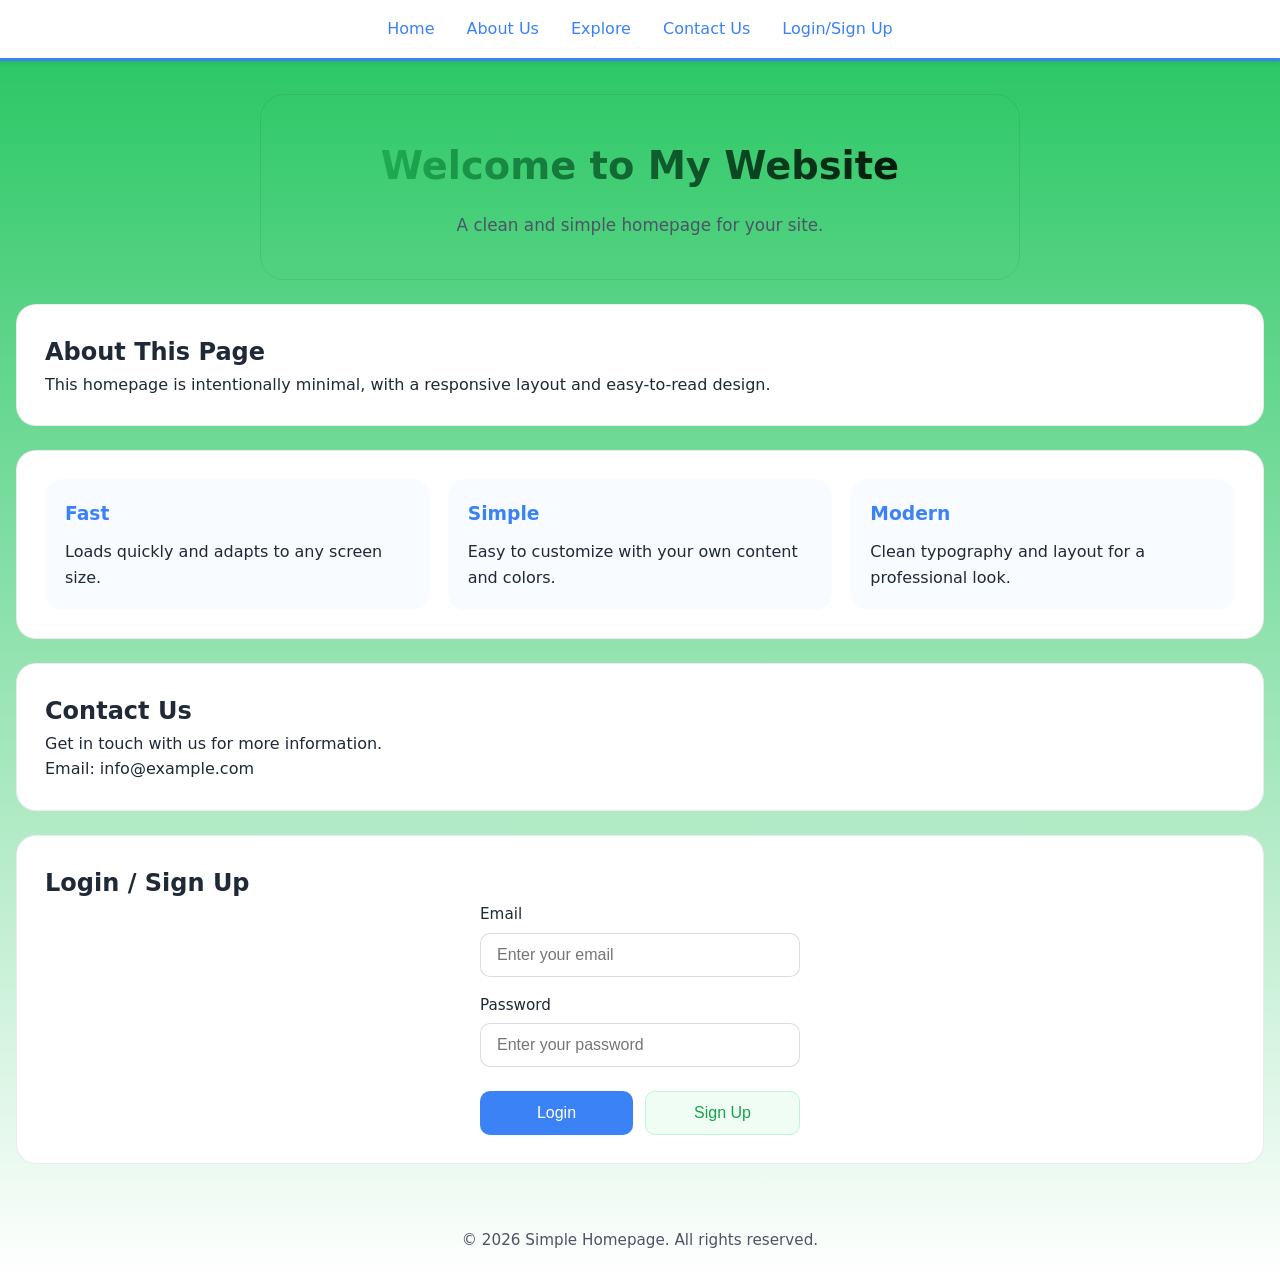
==== index.html @ e36b2322 "Update index.html" ====
<!DOCTYPE html>
<html lang="en">
<head>
  <meta charset="UTF-8" />
  <meta name="viewport" content="width=device-width, initial-scale=1.0" />
  <title>Simple Homepage</title>
 <link rel="stylesheet" href="./style.css" />
</head>
<body id="home">
  <nav class="top-nav">
    <ul>
      <li><a href="#home">Home</a></li>
      <li><a href="#about">About Us</a></li>
      <li><a href="#explore">Explore</a></li>
      <li><a href="#contact">Contact Us</a></li>
      <li><a href="#login">Login/Sign Up</a></li>
    </ul>
  </nav>
  <header class="site-header">
    <h1>Welcome to My Website</h1>
    <p>A clean and simple homepage for your site.</p>
  </header>
  <main>
    <section class="intro" id="about">
      <h2>About This Page</h2>
      <p>This homepage is intentionally minimal, with a responsive layout and easy-to-read design.</p>
    </section>
    <section class="features" id="explore">
      <div>
        <h3>Fast</h3>
        <p>Loads quickly and adapts to any screen size.</p>
      </div>
      <div>
        <h3>Simple</h3>
        <p>Easy to customize with your own content and colors.</p>
      </div>
      <div>
        <h3>Modern</h3>
        <p>Clean typography and layout for a professional look.</p>
      </div>
    </section>
    <section class="contact" id="contact">
      <h2>Contact Us</h2>
      <p>Get in touch with us for more information.</p>
      <p>Email: info@example.com</p>
    </section>
    <section class="login-signup" id="login">
      <h2>Login / Sign Up</h2>
      <form class="auth-form">
        <div class="form-group">
          <label for="email">Email</label>
          <input type="email" id="email" name="email" placeholder="Enter your email" required />
        </div>
        <div class="form-group">
          <label for="password">Password</label>
          <input type="password" id="password" name="password" placeholder="Enter your password" required />
        </div>
        <div class="form-actions">
          <button type="submit" class="btn-login">Login</button>
          <button type="button" class="btn-signup">Sign Up</button>
        </div>
      </form>
    </section>
  </main>
  <footer class="site-footer">
    <p>© 2026 Simple Homepage. All rights reserved.</p>
  </footer>
</body>
</html>
---- style.css ----
:root {
  --bg: #f5f8ff;
  --card: #ffffff;
  --text: #1f2937;
  --muted: #4b5563;
  --accent: #3b82f6;
}

* {
  box-sizing: border-box;
  margin: 0;
  padding: 0;
}

body {
  font-family: Inter, system-ui, -apple-system, BlinkMacSystemFont, "Segoe UI", sans-serif;
  background: linear-gradient(to bottom, #22c55e, #ffffff);
  color: var(--text);
  line-height: 1.6;
  min-height: 100vh;
  padding-top: 70px;
}

.page {
  max-width: 960px;
  margin: 0 auto;
  padding: 32px;
}

.site-header {
  background: transparent;
  border: 1px solid rgba(15, 23, 42, 0.08);
  border-radius: 24px;
  padding: 40px 32px;
  margin: 24px auto;
  text-align: center;
  max-width: 760px;
}

.site-header h1 {
  font-size: clamp(2.25rem, 3vw, 3rem);
  margin-bottom: 16px;
  background: linear-gradient(to right, #22c55e, #000000);
  -webkit-background-clip: text;
  -webkit-text-fill-color: transparent;
  background-clip: text;
}

.site-header p {
  color: var(--muted);
  font-size: 1.05rem;
}

.top-nav {
  position: fixed;
  top: 0;
  left: 0;
  right: 0;
  background: white;
  border-bottom: 3px solid var(--accent);
  z-index: 1000;
  padding: 16px 0;
  box-shadow: 0 2px 4px rgba(0, 0, 0, 0.1);
}

.top-nav ul {
  list-style: none;
  display: flex;
  justify-content: center;
  gap: 32px;
  max-width: 1200px;
  margin: 0 auto;
  padding: 0 16px;
}

.top-nav a {
  color: var(--accent);
  text-decoration: none;
  font-weight: 500;
  transition: color 0.2s;
}

.top-nav a:hover {
  color: var(--text);
}

main {
  display: grid;
  gap: 24px;
  padding: 0 16px 40px;
}

.intro,
.features,
.contact {
  background: var(--card);
  border: 1px solid rgba(15, 23, 42, 0.08);
  border-radius: 20px;
  padding: 28px;
}

.login-signup {
  background: var(--card);
  border: 1px solid rgba(15, 23, 42, 0.08);
  border-radius: 20px;
  padding: 28px;
}

.auth-form {
  display: flex;
  flex-direction: column;
  gap: 16px;
  max-width: 320px;
  margin: 0 auto;
}

.form-group {
  display: flex;
  flex-direction: column;
  gap: 6px;
}

.form-group label {
  font-weight: 500;
  font-size: 0.95rem;
}

.form-group input {
  padding: 12px 16px;
  border: 1px solid rgba(15, 23, 42, 0.15);
  border-radius: 10px;
  font-size: 1rem;
  outline: none;
  transition: border-color 0.2s;
}

.form-group input:focus {
  border-color: var(--accent);
}

.form-actions {
  display: flex;
  gap: 12px;
  margin-top: 8px;
}

.btn-login,
.btn-signup {
  flex: 1;
  padding: 12px 20px;
  border: none;
  border-radius: 10px;
  font-size: 1rem;
  font-weight: 500;
  cursor: pointer;
  transition: all 0.2s;
}

.btn-login {
  background: var(--accent);
  color: white;
}

.btn-login:hover {
  background: #2563eb;
}

.btn-signup {
  background: #f0fdf4;
  color: #16a34a;
  border: 1px solid #bbf7d0;
}

.btn-signup:hover {
  background: #dcfce7;
}

.features {
  display: grid;
  gap: 18px;
  grid-template-columns: repeat(auto-fit, minmax(180px, 1fr));
}

.features div {
  padding: 20px;
  border-radius: 18px;
  background: #f8fbff;
}

.features h3 {
  margin-bottom: 10px;
  color: var(--accent);
}

.site-footer {
  text-align: center;
  color: var(--muted);
  font-size: 0.95rem;
  padding: 24px 16px;
}

@media (max-width: 640px) {
  .site-header,
  .intro,
  .features {
    padding: 24px;
  }
}
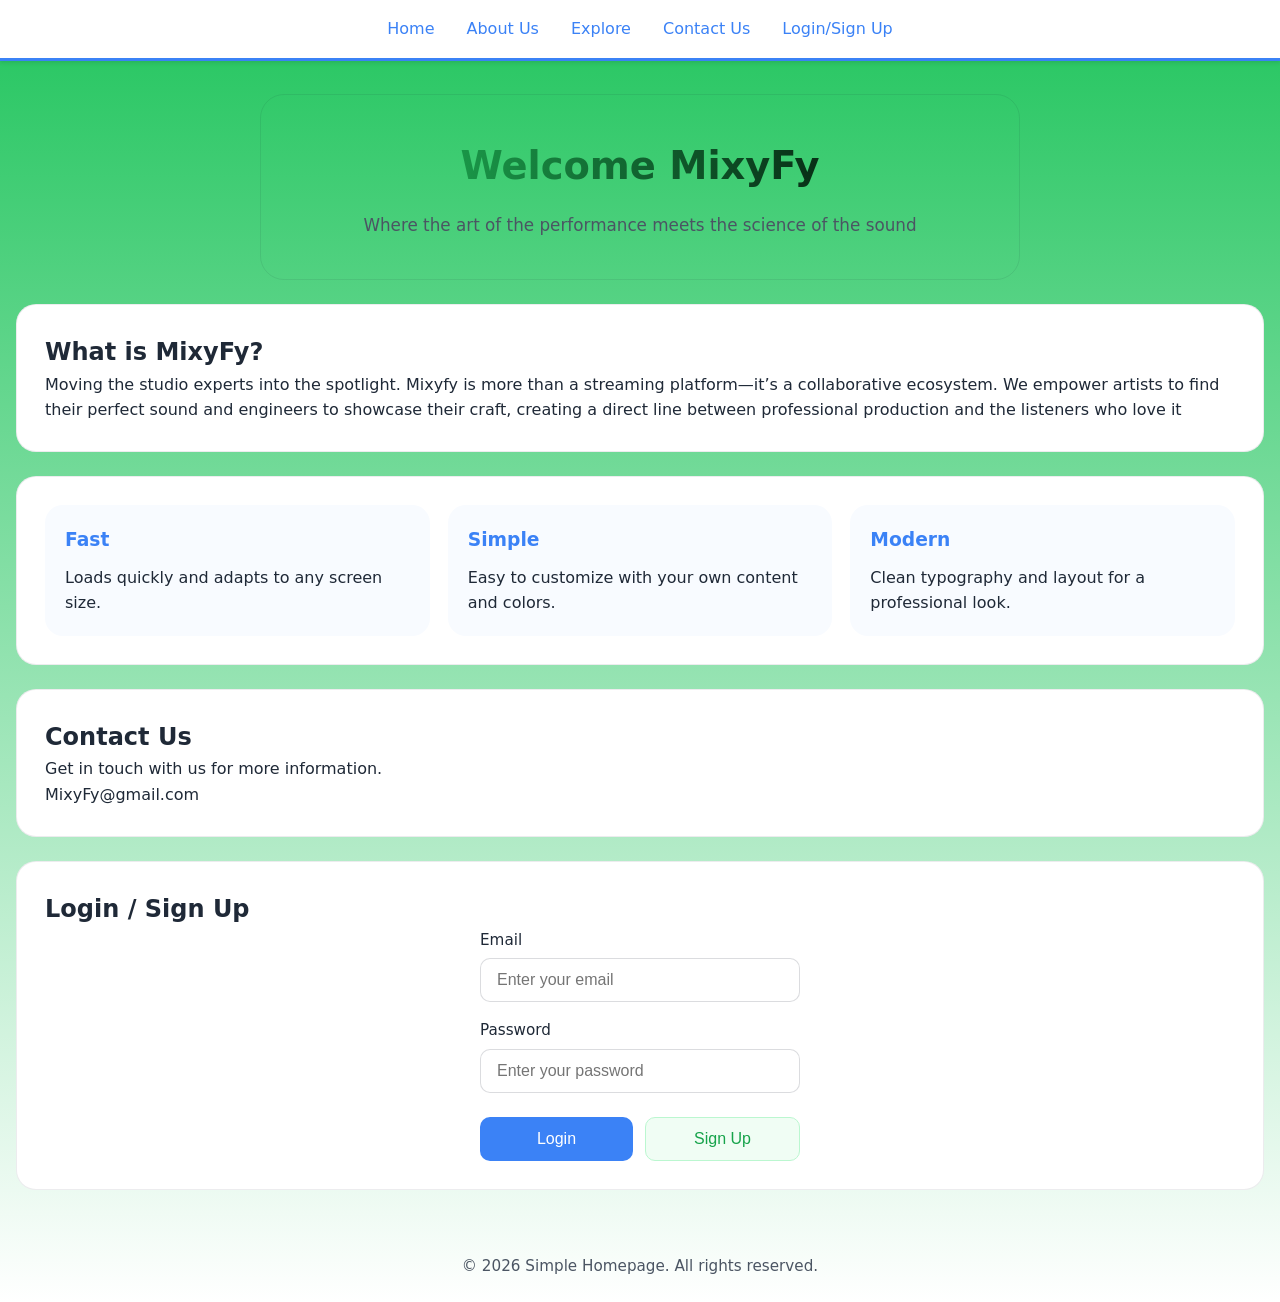
==== commit cc04a2a2: "Update index.html" ====
--- a/index.html
+++ b/index.html
@@ -3,7 +3,7 @@
 <head>
   <meta charset="UTF-8" />
   <meta name="viewport" content="width=device-width, initial-scale=1.0" />
-  <title>Simple Homepage</title>
+  <title>MixyFy</title>
  <link rel="stylesheet" href="./style.css" />
 </head>
 <body id="home">
@@ -17,13 +17,16 @@
     </ul>
   </nav>
   <header class="site-header">
-    <h1>Welcome to My Website</h1>
-    <p>A clean and simple homepage for your site.</p>
+    <h1>Welcome MixyFy</h1>
+    <p>Where the art of the performance meets the science of the sound</p>
   </header>
   <main>
     <section class="intro" id="about">
-      <h2>About This Page</h2>
-      <p>This homepage is intentionally minimal, with a responsive layout and easy-to-read design.</p>
+      <h2>What is MixyFy?</h2>
+      <p>Moving the studio experts into the spotlight. Mixyfy is more than a streaming platform—it’s
+        a collaborative ecosystem. We empower artists to find their perfect sound and engineers to 
+        showcase their craft, creating a direct line between professional production and the listeners who love it
+      </p>
     </section>
     <section class="features" id="explore">
       <div>
@@ -42,7 +45,7 @@
     <section class="contact" id="contact">
       <h2>Contact Us</h2>
       <p>Get in touch with us for more information.</p>
-      <p>Email: info@example.com</p>
+      <p>MixyFy@gmail.com</p>
     </section>
     <section class="login-signup" id="login">
       <h2>Login / Sign Up</h2>
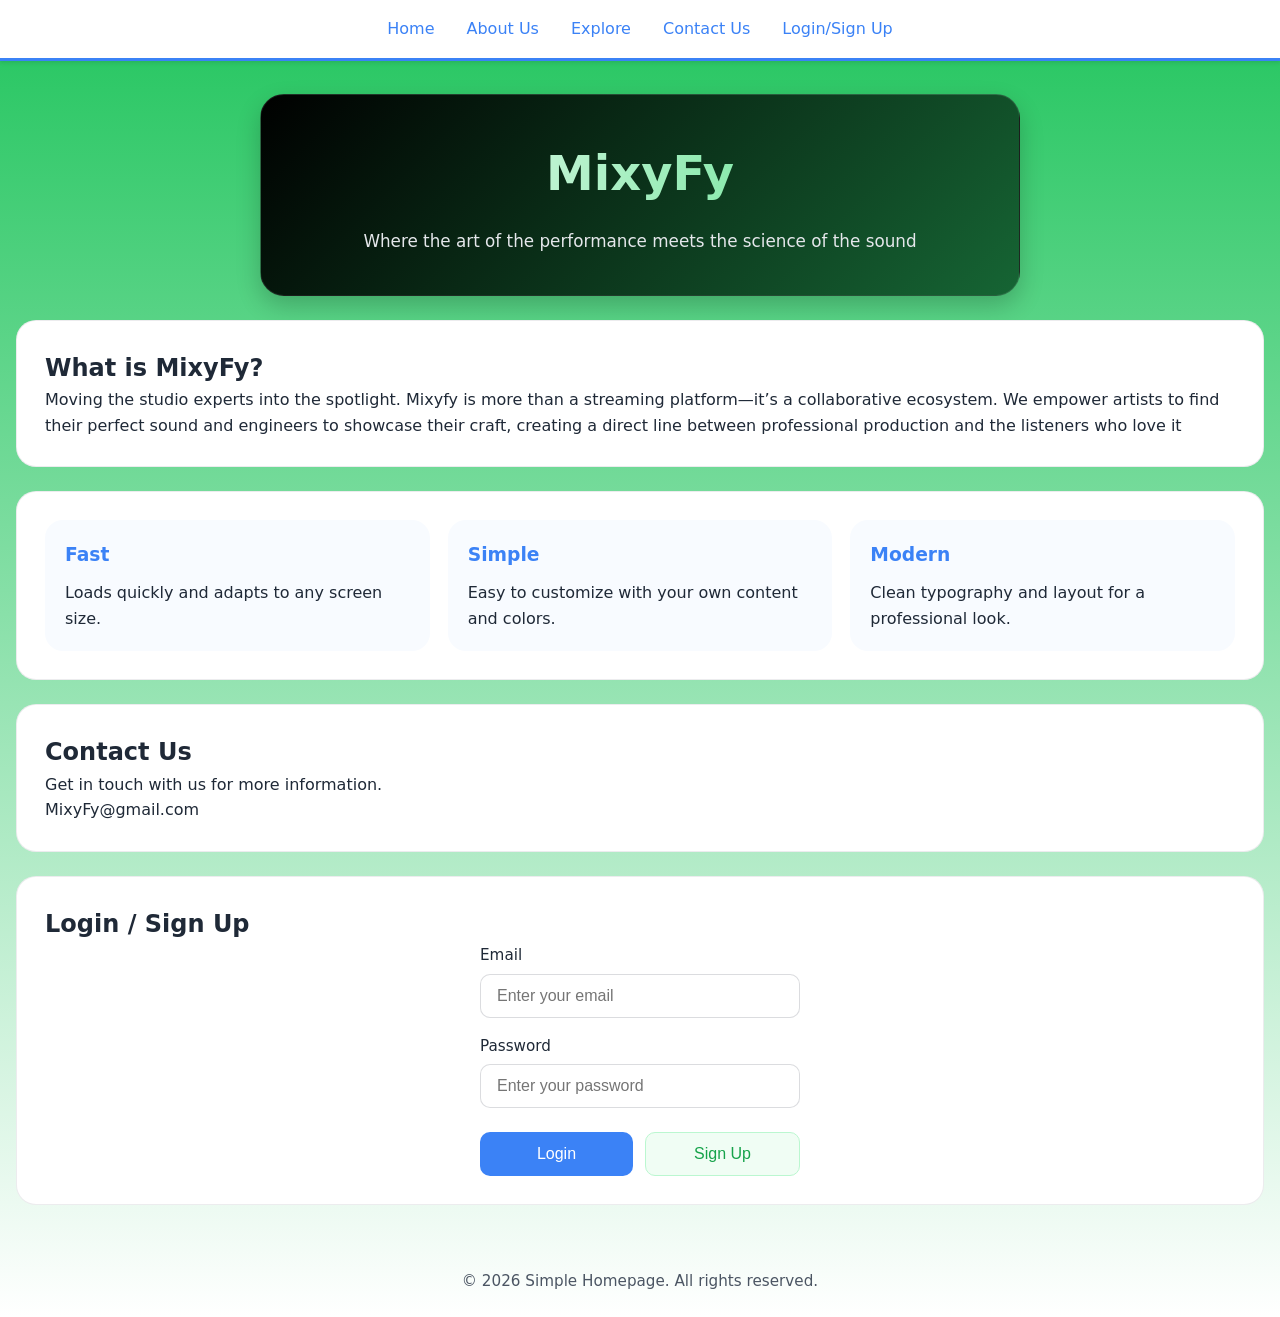
==== commit cca9343d: "Update index.html" ====
--- a/index.html
+++ b/index.html
@@ -17,7 +17,7 @@
     </ul>
   </nav>
   <header class="site-header">
-    <h1>Welcome MixyFy</h1>
+    <h1>MixyFy</h1>
     <p>Where the art of the performance meets the science of the sound</p>
   </header>
   <main>
--- a/style.css
+++ b/style.css
@@ -28,26 +28,27 @@
 }
 
 .site-header {
-  background: transparent;
-  border: 1px solid rgba(15, 23, 42, 0.08);
+  background: linear-gradient(135deg, #000000 0%, #166534 100%);
+  border: 1px solid rgba(255, 255, 255, 0.1);
   border-radius: 24px;
   padding: 40px 32px;
   margin: 24px auto;
   text-align: center;
   max-width: 760px;
+  box-shadow: 0 10px 25px rgba(0, 0, 0, 0.2);
 }
 
 .site-header h1 {
-  font-size: clamp(2.25rem, 3vw, 3rem);
+  font-size: 48px;
   margin-bottom: 16px;
-  background: linear-gradient(to right, #22c55e, #000000);
+  background: linear-gradient(to right, #ffffff, #4ade80);
   -webkit-background-clip: text;
   -webkit-text-fill-color: transparent;
   background-clip: text;
 }
 
 .site-header p {
-  color: var(--muted);
+  color: #e5e7eb; 
   font-size: 1.05rem;
 }
 
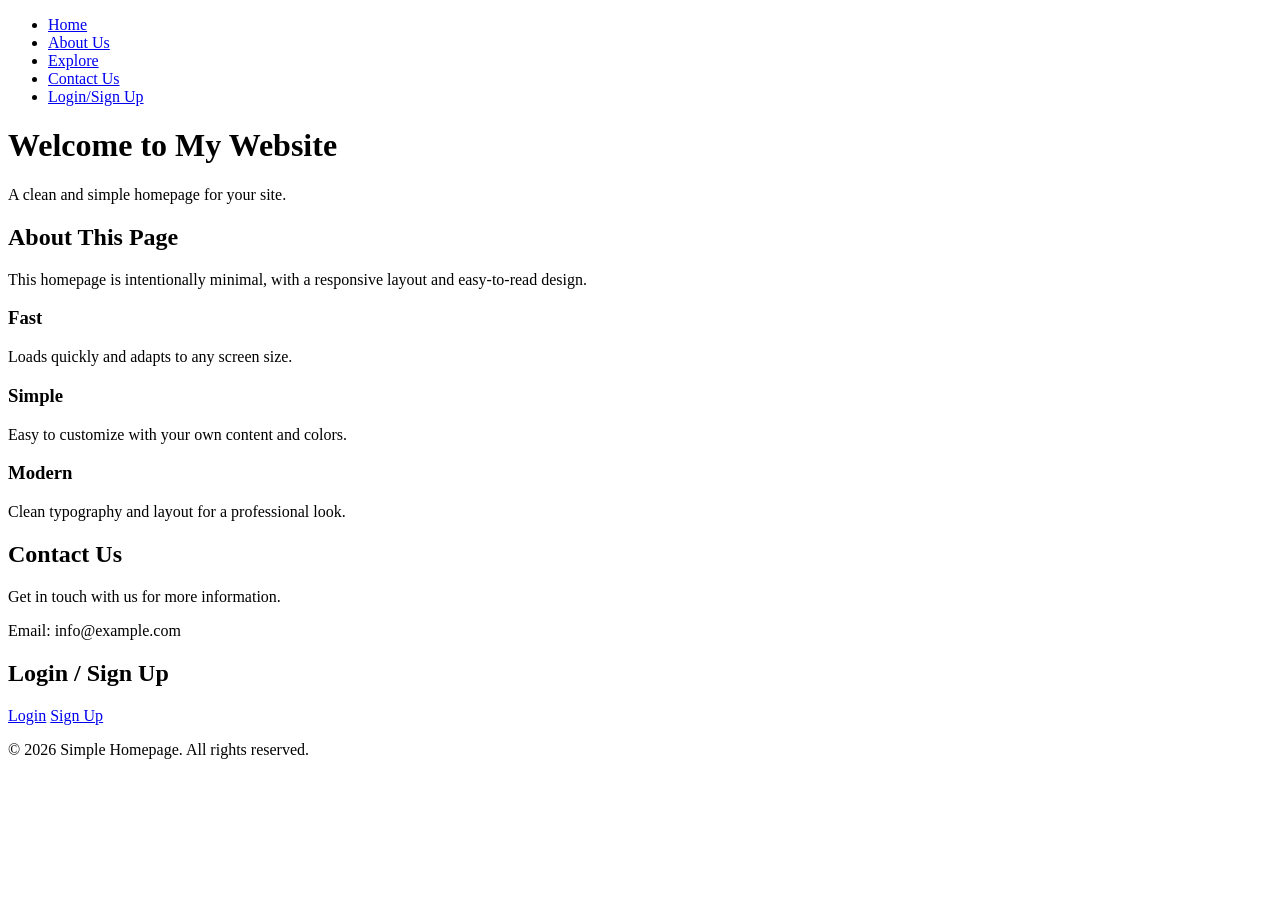
==== commit 50fc363e: "Update index.html" ====
--- a/index.html
+++ b/index.html
@@ -1,72 +1,70 @@
-<!DOCTYPE html>
-<html lang="en">
-<head>
-  <meta charset="UTF-8" />
-  <meta name="viewport" content="width=device-width, initial-scale=1.0" />
-  <title>MixyFy</title>
- <link rel="stylesheet" href="./style.css" />
-</head>
-<body id="home">
-  <nav class="top-nav">
-    <ul>
-      <li><a href="#home">Home</a></li>
-      <li><a href="#about">About Us</a></li>
-      <li><a href="#explore">Explore</a></li>
-      <li><a href="#contact">Contact Us</a></li>
-      <li><a href="#login">Login/Sign Up</a></li>
-    </ul>
-  </nav>
-  <header class="site-header">
-    <h1>MixyFy</h1>
-    <p>Where the art of the performance meets the science of the sound</p>
-  </header>
-  <main>
-    <section class="intro" id="about">
-      <h2>What is MixyFy?</h2>
-      <p>Moving the studio experts into the spotlight. Mixyfy is more than a streaming platform—it’s
-        a collaborative ecosystem. We empower artists to find their perfect sound and engineers to 
-        showcase their craft, creating a direct line between professional production and the listeners who love it
-      </p>
-    </section>
-    <section class="features" id="explore">
-      <div>
-        <h3>Fast</h3>
-        <p>Loads quickly and adapts to any screen size.</p>
-      </div>
-      <div>
-        <h3>Simple</h3>
-        <p>Easy to customize with your own content and colors.</p>
-      </div>
-      <div>
-        <h3>Modern</h3>
-        <p>Clean typography and layout for a professional look.</p>
-      </div>
-    </section>
-    <section class="contact" id="contact">
-      <h2>Contact Us</h2>
-      <p>Get in touch with us for more information.</p>
-      <p>MixyFy@gmail.com</p>
-    </section>
-    <section class="login-signup" id="login">
-      <h2>Login / Sign Up</h2>
-      <form class="auth-form">
-        <div class="form-group">
-          <label for="email">Email</label>
-          <input type="email" id="email" name="email" placeholder="Enter your email" required />
+  <!DOCTYPE html>
+  <html lang="en">
+  <head>
+    <meta charset="UTF-8" />
+    <meta name="viewport" content="width=device-width, initial-scale=1.0" />
+    <title>Simple Homepage</title>
+    <link rel="stylesheet" href="./styles.css" />
+  </head>
+  <body id="home">
+    <nav class="top-nav">
+      <ul>
+        <li><a href="#home">Home</a></li>
+        <li><a href="#about">About Us</a></li>
+        <li><a href="#explore">Explore</a></li>
+        <li><a href="#contact">Contact Us</a></li>
+        <li><a href="#login">Login/Sign Up</a></li>
+      </ul>
+    </nav>
+    <header class="site-header">
+      <h1>Welcome to My Website</h1>
+      <p>A clean and simple homepage for your site.</p>
+    </header>
+    <main>
+      <section class="intro" id="about">
+        <h2>About This Page</h2>
+        <p>This homepage is intentionally minimal, with a responsive layout and easy-to-read design.</p>
+      </section>
+      <section class="features" id="explore">
+        <div>
+          <h3>Fast</h3>
+          <p>Loads quickly and adapts to any screen size.</p>
         </div>
-        <div class="form-group">
-          <label for="password">Password</label>
-          <input type="password" id="password" name="password" placeholder="Enter your password" required />
+        <div>
+          <h3>Simple</h3>
+          <p>Easy to customize with your own content and colors.</p>
         </div>
-        <div class="form-actions">
-          <button type="submit" class="btn-login">Login</button>
-          <button type="button" class="btn-signup">Sign Up</button>
+        <div>
+          <h3>Modern</h3>
+          <p>Clean typography and layout for a professional look.</p>
         </div>
-      </form>
-    </section>
-  </main>
-  <footer class="site-footer">
-    <p>© 2026 Simple Homepage. All rights reserved.</p>
-  </footer>
-</body>
-</html>
+      </section>
+      <section class="contact" id="contact">
+        <h2>Contact Us</h2>
+        <p>Get in touch with us for more information.</p>
+        <p>Email: info@example.com</p>
+      </section>
+      <section class="login-signup" id="login">
+        <h2>Login / Sign Up</h2>
+        <div class="auth-form">
+          <a href="landing.html" class="btn-login">Login</a>
+          <a href="landing.html" class="btn-signup">Sign Up</a>
+        </div>
+      </section>
+    </main>
+    <footer class="site-footer">
+      <p>© 2026 Simple Homepage. All rights reserved.</p>
+    </footer>
+    <script>
+      document.querySelector('.auth-form').addEventListener('submit', function(e) {
+        e.preventDefault();
+        // Simple redirect for demo purposes
+        window.location.href = 'landing.html';
+      });
+      document.querySelector('.btn-signup').addEventListener('click', function() {
+        // Simple redirect for demo purposes
+        window.location.href = 'landing.html';
+      });
+    </script>
+  </body>
+  </html>
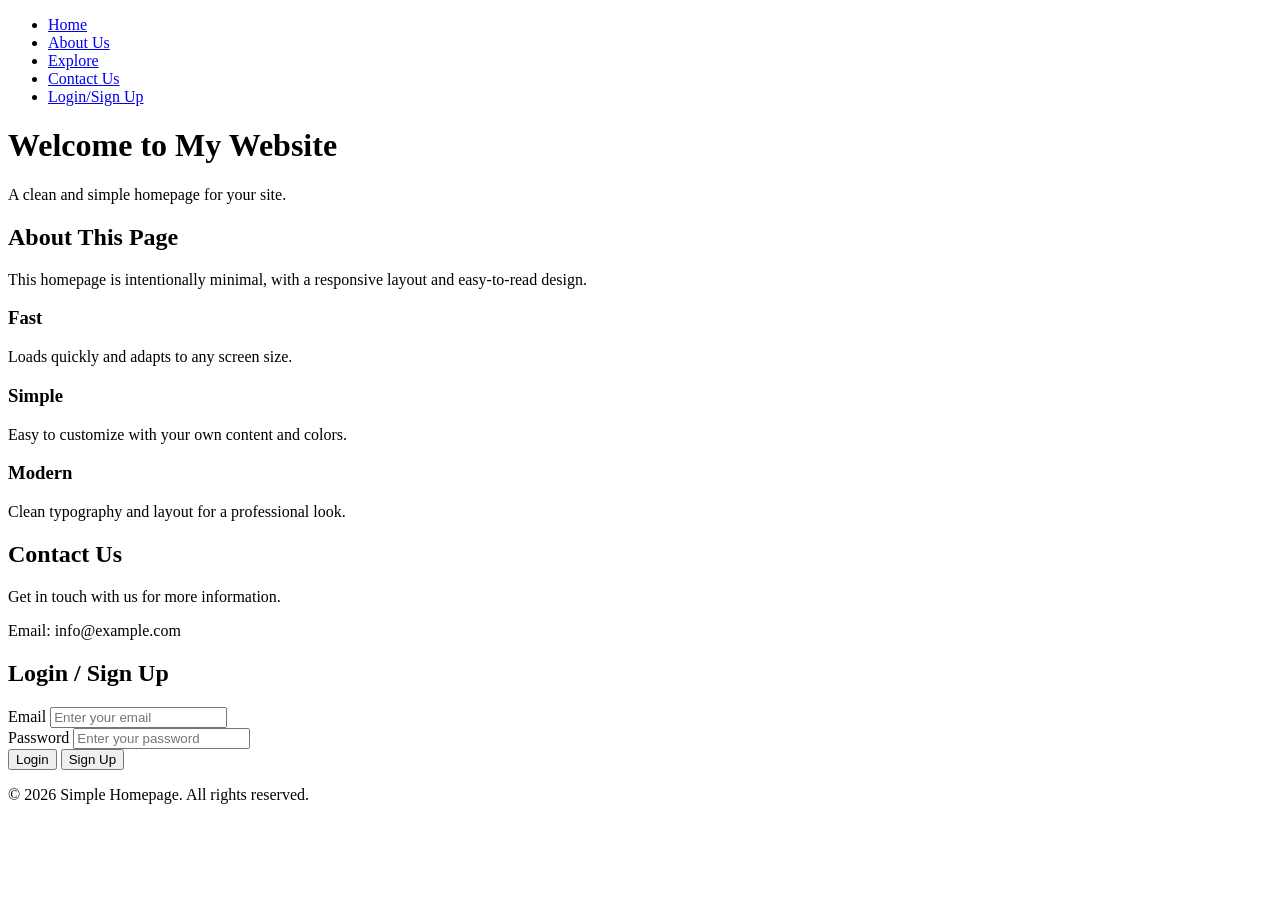
==== commit 6b86f96c: "Update index.html" ====
--- a/index.html
+++ b/index.html
@@ -3,7 +3,7 @@
   <head>
     <meta charset="UTF-8" />
     <meta name="viewport" content="width=device-width, initial-scale=1.0" />
-    <title>Simple Homepage</title>
+    <title>MixyFy</title>
     <link rel="stylesheet" href="./styles.css" />
   </head>
   <body id="home">
@@ -46,10 +46,20 @@
       </section>
       <section class="login-signup" id="login">
         <h2>Login / Sign Up</h2>
-        <div class="auth-form">
-          <a href="landing.html" class="btn-login">Login</a>
-          <a href="landing.html" class="btn-signup">Sign Up</a>
-        </div>
+        <form class="auth-form">
+          <div class="form-group">
+            <label for="email">Email</label>
+            <input type="email" id="email" name="email" placeholder="Enter your email" required />
+          </div>
+          <div class="form-group">
+            <label for="password">Password</label>
+            <input type="password" id="password" name="password" placeholder="Enter your password" required />
+          </div>
+          <div class="form-actions">
+            <button type="submit" class="btn-login">Login</button>
+            <button type="button" class="btn-signup">Sign Up</button>
+          </div>
+        </form>
       </section>
     </main>
     <footer class="site-footer">
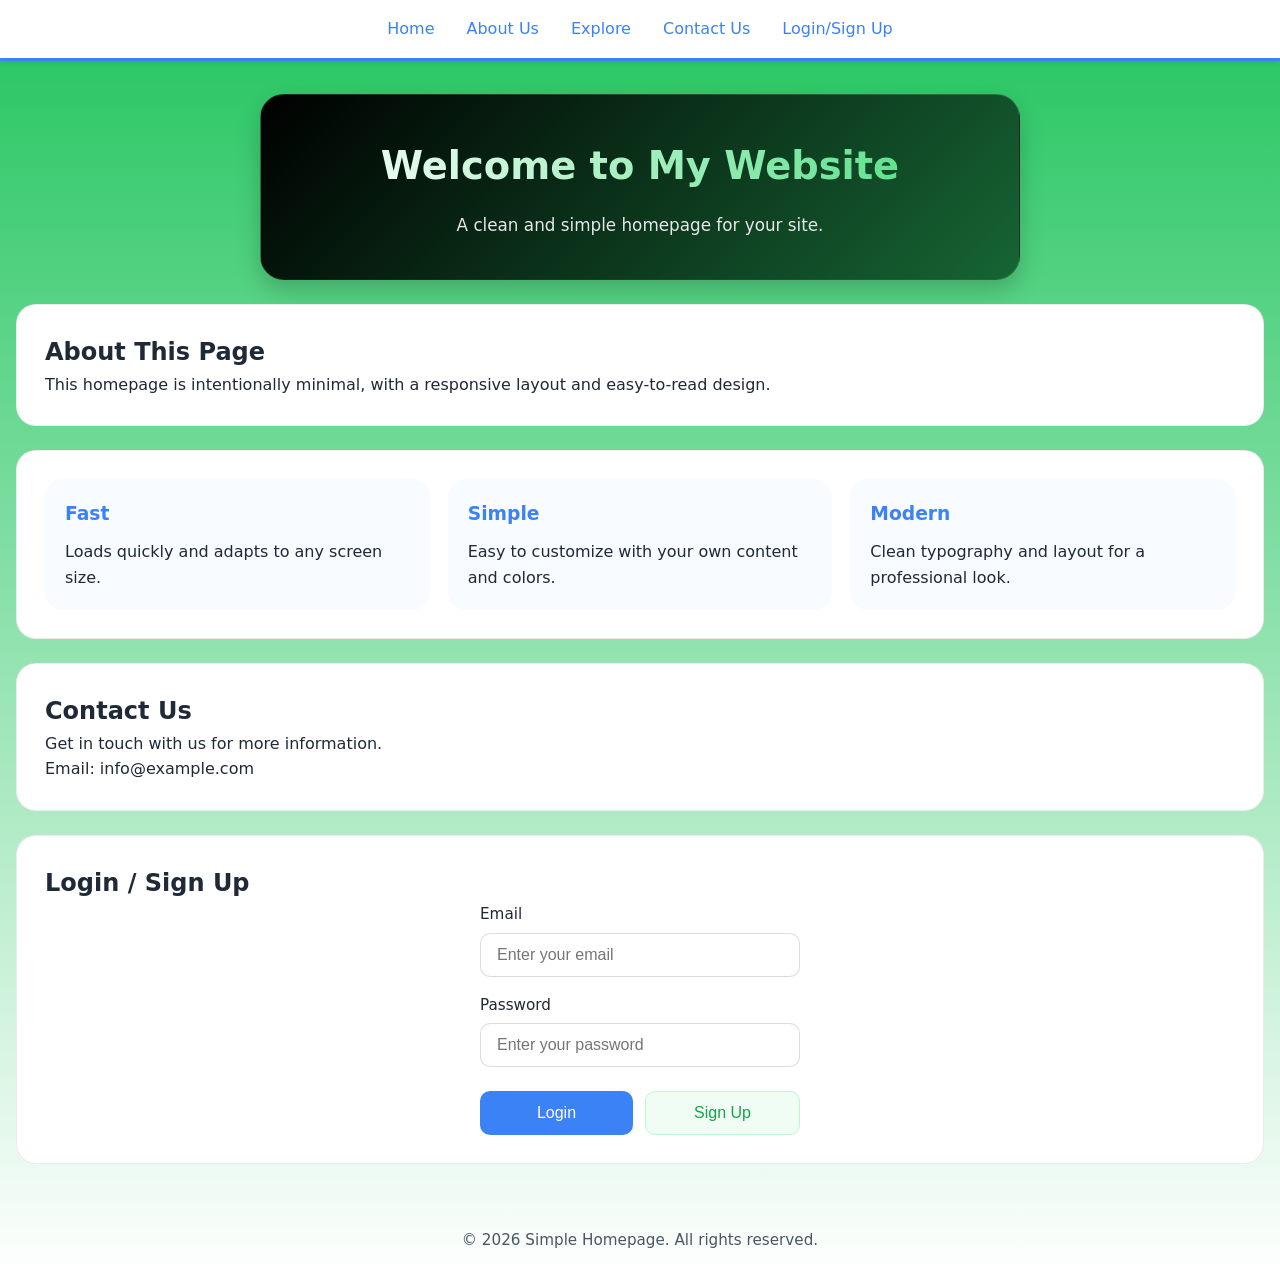
==== commit 1b955f85: "Update index.html" ====
--- a/index.html
+++ b/index.html
@@ -4,7 +4,7 @@
     <meta charset="UTF-8" />
     <meta name="viewport" content="width=device-width, initial-scale=1.0" />
     <title>MixyFy</title>
-    <link rel="stylesheet" href="./styles.css" />
+    <link rel="stylesheet" href="./style.css" />
   </head>
   <body id="home">
     <nav class="top-nav">
@@ -68,12 +68,12 @@
     <script>
       document.querySelector('.auth-form').addEventListener('submit', function(e) {
         e.preventDefault();
-        // Simple redirect for demo purposes
-        window.location.href = 'landing.html';
+        
+        window.location.href = 'dashboard.html';
       });
       document.querySelector('.btn-signup').addEventListener('click', function() {
-        // Simple redirect for demo purposes
-        window.location.href = 'landing.html';
+        
+        window.location.href = 'dashboard.html';
       });
     </script>
   </body>
--- a/style.css
+++ b/style.css
@@ -0,0 +1,401 @@
+:root {
+  --bg: #f5f8ff;
+  --card: #ffffff;
+  --text: #1f2937;
+  --muted: #4b5563;
+  --accent: #3b82f6;
+}
+
+* {
+  box-sizing: border-box;
+  margin: 0;
+  padding: 0;
+}
+
+body {
+  font-family: Inter, system-ui, -apple-system, BlinkMacSystemFont, "Segoe UI", sans-serif;
+  background: linear-gradient(to bottom, #22c55e, #ffffff);
+  color: var(--text);
+  line-height: 1.6;
+  min-height: 100vh;
+  padding-top: 70px;
+}
+
+.page {
+  max-width: 960px;
+  margin: 0 auto;
+  padding: 32px;
+}
+
+.site-header {
+  background: linear-gradient(135deg, #000000 0%, #166534 100%);
+  border: 1px solid rgba(255, 255, 255, 0.1);
+  border-radius: 24px;
+  padding: 40px 32px;
+  margin: 24px auto;
+  text-align: center;
+  max-width: 760px;
+  box-shadow: 0 10px 25px rgba(0, 0, 0, 0.2);
+}
+
+.site-header h1 {
+  font-size: clamp(2.25rem, 3vw, 3rem);
+  margin-bottom: 16px;
+  background: linear-gradient(to right, #ffffff, #4ade80);
+  -webkit-background-clip: text;
+  -webkit-text-fill-color: transparent;
+  background-clip: text;
+}
+
+.site-header p {
+  color: #e5e7eb; 
+  font-size: 1.05rem;
+}
+
+.top-nav {
+  position: fixed;
+  top: 0;
+  left: 0;
+  right: 0;
+  background: white;
+  border-bottom: 3px solid var(--accent);
+  z-index: 1000;
+  padding: 16px 0;
+  box-shadow: 0 2px 4px rgba(0, 0, 0, 0.1);
+}
+
+.top-nav ul {
+  list-style: none;
+  display: flex;
+  justify-content: center;
+  gap: 32px;
+  max-width: 1200px;
+  margin: 0 auto;
+  padding: 0 16px;
+}
+
+.top-nav a {
+  color: var(--accent);
+  text-decoration: none;
+  font-weight: 500;
+  transition: color 0.2s;
+}
+
+.top-nav a:hover {
+  color: var(--text);
+}
+
+main {
+  display: grid;
+  gap: 24px;
+  padding: 0 16px 40px;
+}
+
+.intro,
+.features,
+.contact {
+  background: var(--card);
+  border: 1px solid rgba(15, 23, 42, 0.08);
+  border-radius: 20px;
+  padding: 28px;
+}
+
+.login-signup {
+  background: var(--card);
+  border: 1px solid rgba(15, 23, 42, 0.08);
+  border-radius: 20px;
+  padding: 28px;
+}
+
+.auth-form {
+  display: flex;
+  flex-direction: column;
+  gap: 16px;
+  max-width: 320px;
+  margin: 0 auto;
+}
+
+.form-group {
+  display: flex;
+  flex-direction: column;
+  gap: 6px;
+}
+
+.form-group label {
+  font-weight: 500;
+  font-size: 0.95rem;
+}
+
+.form-group input {
+  padding: 12px 16px;
+  border: 1px solid rgba(15, 23, 42, 0.15);
+  border-radius: 10px;
+  font-size: 1rem;
+  outline: none;
+  transition: border-color 0.2s;
+}
+
+.form-group input:focus {
+  border-color: var(--accent);
+}
+
+.form-actions {
+  display: flex;
+  gap: 12px;
+  margin-top: 8px;
+}
+
+.btn-login,
+.btn-signup {
+  flex: 1;
+  padding: 12px 20px;
+  border: none;
+  border-radius: 10px;
+  font-size: 1rem;
+  font-weight: 500;
+  cursor: pointer;
+  transition: all 0.2s;
+}
+
+.btn-login {
+  background: var(--accent);
+  color: white;
+}
+
+.btn-login:hover {
+  background: #2563eb;
+}
+
+.btn-signup {
+  background: #f0fdf4;
+  color: #16a34a;
+  border: 1px solid #bbf7d0;
+}
+
+.btn-signup:hover {
+  background: #dcfce7;
+}
+
+.features {
+  display: grid;
+  gap: 18px;
+  grid-template-columns: repeat(auto-fit, minmax(180px, 1fr));
+}
+
+.features div {
+  padding: 20px;
+  border-radius: 18px;
+  background: #f8fbff;
+}
+
+.features h3 {
+  margin-bottom: 10px;
+  color: var(--accent);
+}
+
+.site-footer {
+  text-align: center;
+  color: var(--muted);
+  font-size: 0.95rem;
+  padding: 24px 16px;
+}
+
+@media (max-width: 640px) {
+  .site-header,
+  .intro,
+  .features {
+    padding: 24px;
+  }
+}
+
+/* Dashboard styles for landing.html */
+body#dashboard {
+  background: linear-gradient(135deg, #22c55e 0%, #000000 100%);
+  color: white;
+  padding-top: 0;
+}
+
+.dashboard-grid {
+  display: grid;
+  grid-template-columns: 250px 1fr;
+  grid-template-rows: auto 1fr;
+  grid-template-areas:
+    "header header"
+    "artists videos";
+  gap: 20px;
+  min-height: 100vh;
+  padding: 20px;
+  box-sizing: border-box;
+}
+
+.header {
+  grid-area: header;
+  display: flex;
+  justify-content: space-between;
+  align-items: center;
+  border: 1px solid white;
+  border-radius: 10px;
+  padding: 10px 20px;
+  background: rgba(255, 255, 255, 0.1);
+  backdrop-filter: blur(10px);
+}
+
+.logo {
+  flex-shrink: 0;
+}
+
+.logo h1 {
+  margin: 0;
+  font-size: 2rem;
+  font-weight: bold;
+}
+
+.nav {
+  flex-shrink: 0;
+}
+
+.nav ul {
+  list-style: none;
+  padding: 0;
+  margin: 0;
+  display: flex;
+  gap: 20px;
+}
+
+.nav a {
+  color: white;
+  text-decoration: none;
+  font-weight: 500;
+  transition: color 0.2s;
+}
+
+.nav a:hover {
+  color: #22c55e;
+}
+
+.popular-artists {
+  grid-area: artists;
+  border: 1px solid white;
+  border-radius: 10px;
+  padding: 20px;
+  background: rgba(255, 255, 255, 0.1);
+  backdrop-filter: blur(10px);
+}
+
+.popular-artists h2 {
+  margin-top: 0;
+  font-size: 1.5rem;
+}
+
+.artists-list {
+  display: flex;
+  flex-direction: column;
+  gap: 15px;
+  padding: 10px 0;
+}
+
+.artist-card {
+  text-align: center;
+  background: rgba(255, 255, 255, 0.2);
+  border-radius: 10px;
+  padding: 10px;
+}
+
+.artist-card img {
+  width: 80px;
+  height: 80px;
+  border-radius: 50%;
+  object-fit: cover;
+}
+
+.artist-card p {
+  margin: 5px 0 0 0;
+  font-size: 0.9rem;
+}
+
+.videos {
+  grid-area: videos;
+  border: 1px solid white;
+  border-radius: 10px;
+  padding: 20px;
+  background: rgba(255, 255, 255, 0.1);
+  backdrop-filter: blur(10px);
+}
+
+.videos h2 {
+  margin-top: 0;
+  font-size: 1.5rem;
+}
+
+.video-large {
+  text-align: center;
+}
+
+.video-large video {
+  width: 100%;
+  max-width: 800px;
+  border-radius: 10px;
+  margin-bottom: 20px;
+}
+
+.video-info h3 {
+  margin: 0 0 5px 0;
+  font-size: 1.5rem;
+}
+
+.video-info p {
+  margin: 0;
+  font-size: 1rem;
+  color: #e5e7eb;
+}
+
+@media (max-width: 1024px) {
+  .dashboard-grid {
+    grid-template-columns: 1fr;
+    grid-template-rows: auto auto 1fr;
+    grid-template-areas:
+      "header"
+      "artists"
+      "videos";
+  }
+  .header {
+    flex-direction: column;
+    gap: 10px;
+  }
+  .nav ul {
+    flex-wrap: wrap;
+    justify-content: center;
+  }
+}
+
+@media (max-width: 768px) {
+  .dashboard-grid {
+    padding: 10px;
+    gap: 10px;
+  }
+  .header {
+    padding: 10px;
+  }
+  .logo h1 {
+    font-size: 1.5rem;
+  }
+  .nav ul {
+    gap: 10px;
+  }
+  .popular-artists {
+    padding: 15px;
+  }
+  .artists-list {
+    flex-direction: row;
+    overflow-x: auto;
+  }
+  .artist-card {
+    min-width: 80px;
+  }
+  .videos {
+    padding: 15px;
+  }
+  .video-large video {
+    height: 300px;
+  }
+}
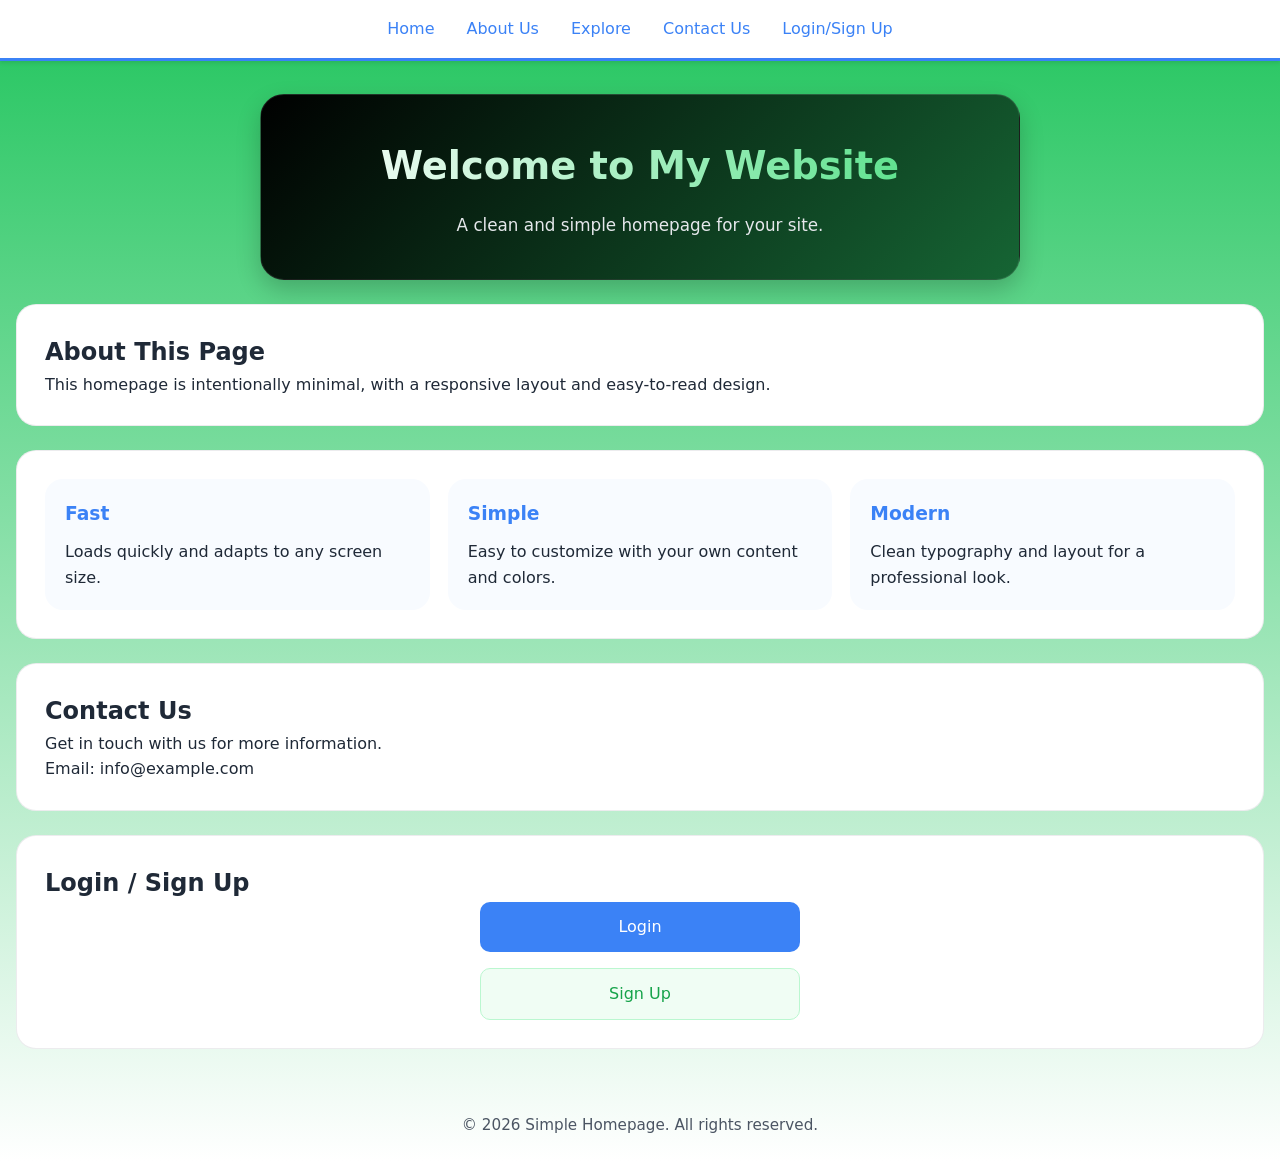
==== commit 1ee06c89: "Update index.html" ====
--- a/index.html
+++ b/index.html
@@ -46,20 +46,10 @@
       </section>
       <section class="login-signup" id="login">
         <h2>Login / Sign Up</h2>
-        <form class="auth-form">
-          <div class="form-group">
-            <label for="email">Email</label>
-            <input type="email" id="email" name="email" placeholder="Enter your email" required />
-          </div>
-          <div class="form-group">
-            <label for="password">Password</label>
-            <input type="password" id="password" name="password" placeholder="Enter your password" required />
-          </div>
-          <div class="form-actions">
-            <button type="submit" class="btn-login">Login</button>
-            <button type="button" class="btn-signup">Sign Up</button>
-          </div>
-        </form>
+        <div class="auth-form">
+          <a href="dashboard.html" class="btn-login">Login</a>
+          <a href="dashboard.html" class="btn-signup">Sign Up</a>
+        </div>
       </section>
     </main>
     <footer class="site-footer">
@@ -68,12 +58,12 @@
     <script>
       document.querySelector('.auth-form').addEventListener('submit', function(e) {
         e.preventDefault();
-        
-        window.location.href = 'dashboard.html';
+        // Simple redirect for demo purposes
+        window.location.href = 'landing.html';
       });
       document.querySelector('.btn-signup').addEventListener('click', function() {
-        
-        window.location.href = 'dashboard.html';
+        // Simple redirect for demo purposes
+        window.location.href = 'landing.html';
       });
     </script>
   </body>
--- a/style.css
+++ b/style.css
@@ -115,39 +115,9 @@
   margin: 0 auto;
 }
 
-.form-group {
-  display: flex;
-  flex-direction: column;
-  gap: 6px;
-}
-
-.form-group label {
-  font-weight: 500;
-  font-size: 0.95rem;
-}
-
-.form-group input {
-  padding: 12px 16px;
-  border: 1px solid rgba(15, 23, 42, 0.15);
-  border-radius: 10px;
-  font-size: 1rem;
-  outline: none;
-  transition: border-color 0.2s;
-}
-
-.form-group input:focus {
-  border-color: var(--accent);
-}
-
-.form-actions {
-  display: flex;
-  gap: 12px;
-  margin-top: 8px;
-}
-
 .btn-login,
 .btn-signup {
-  flex: 1;
+  display: block;
   padding: 12px 20px;
   border: none;
   border-radius: 10px;
@@ -155,6 +125,8 @@
   font-weight: 500;
   cursor: pointer;
   transition: all 0.2s;
+  text-align: center;
+  text-decoration: none;
 }
 
 .btn-login {
@@ -208,11 +180,99 @@
   }
 }
 
-/* Dashboard styles for landing.html */
-body#dashboard {
-  background: linear-gradient(135deg, #22c55e 0%, #000000 100%);
+/* Additional styles for subpages */
+.account-info, .genres, .playlists, .about-content {
+  background: var(--card);
+  border: 1px solid rgba(15, 23, 42, 0.08);
+  border-radius: 20px;
+  padding: 28px;
+  max-width: 800px;
+  margin: 0 auto;
+}
+
+.profile-card {
+  display: flex;
+  gap: 20px;
+  align-items: center;
+  margin-bottom: 30px;
+}
+
+.profile-card img {
+  border-radius: 50%;
+  width: 150px;
+  height: 150px;
+}
+
+.settings {
+  display: grid;
+  gap: 20px;
+}
+
+.setting-item {
+  background: #f8fbff;
+  padding: 20px;
+  border-radius: 10px;
+}
+
+.setting-item button {
+  background: var(--accent);
   color: white;
-  padding-top: 0;
+  border: none;
+  padding: 8px 16px;
+  border-radius: 5px;
+  cursor: pointer;
+  margin-top: 10px;
+}
+
+.genre-grid, .playlist-grid {
+  display: grid;
+  grid-template-columns: repeat(auto-fit, minmax(200px, 1fr));
+  gap: 20px;
+  margin-top: 20px;
+}
+
+.genre-card, .playlist-card {
+  background: #f8fbff;
+  border-radius: 10px;
+  padding: 20px;
+  text-align: center;
+}
+
+.genre-card img, .playlist-card img {
+  width: 100%;
+  max-width: 180px;
+  border-radius: 10px;
+  margin-bottom: 10px;
+}
+
+.playlist-card button {
+  background: var(--accent);
+  color: white;
+  border: none;
+  padding: 8px 16px;
+  border-radius: 5px;
+  cursor: pointer;
+  margin-top: 10px;
+}
+
+.btn-create {
+  background: #22c55e;
+  color: white;
+  border: none;
+  padding: 12px 24px;
+  border-radius: 10px;
+  font-size: 1rem;
+  cursor: pointer;
+  display: block;
+  margin: 30px auto 0;
+}
+
+.about-content ul {
+  padding-left: 20px;
+}
+
+.about-content li {
+  margin-bottom: 10px;
 }
 
 .dashboard-grid {
@@ -282,11 +342,6 @@
   backdrop-filter: blur(10px);
 }
 
-.popular-artists h2 {
-  margin-top: 0;
-  font-size: 1.5rem;
-}
-
 .artists-list {
   display: flex;
   flex-direction: column;
@@ -320,32 +375,49 @@
   padding: 20px;
   background: rgba(255, 255, 255, 0.1);
   backdrop-filter: blur(10px);
+  display: flex;
+  flex-direction: column;
 }
 
 .videos h2 {
   margin-top: 0;
   font-size: 1.5rem;
-}
-
-.video-large {
-  text-align: center;
-}
-
-.video-large video {
+  flex-shrink: 0;
+}
+
+.videos-list {
+  flex: 1;
+  overflow-y: auto;
+  overflow-x: hidden;
+  display: flex;
+  flex-direction: column;
+  gap: 20px;
+  padding-right: 10px; /* for scrollbar */
+  scroll-behavior: smooth;
+}
+
+.video-item {
+  background: rgba(255, 255, 255, 0.2);
+  border-radius: 10px;
+  padding: 15px;
+  text-align: center;
+  flex-shrink: 0;
+}
+
+.video-item video {
   width: 100%;
-  max-width: 800px;
-  border-radius: 10px;
-  margin-bottom: 20px;
+  border-radius: 10px;
+  margin-bottom: 10px;
 }
 
 .video-info h3 {
   margin: 0 0 5px 0;
-  font-size: 1.5rem;
+  font-size: 1.1rem;
 }
 
 .video-info p {
   margin: 0;
-  font-size: 1rem;
+  font-size: 0.9rem;
   color: #e5e7eb;
 }
 
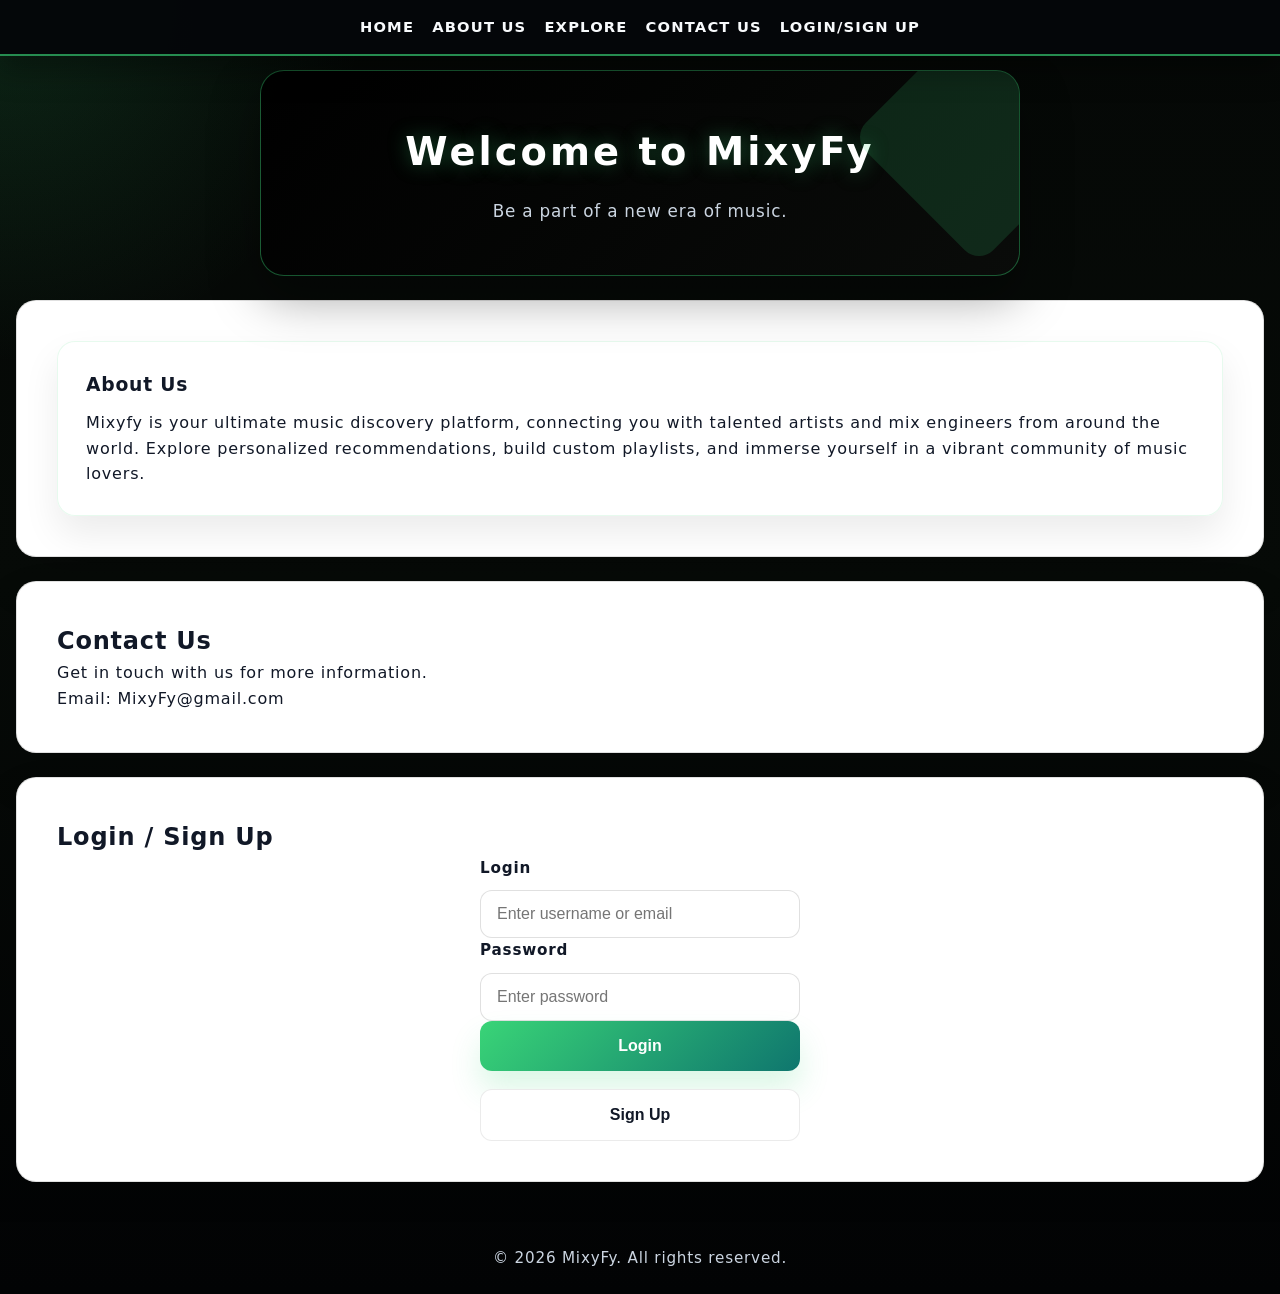
==== commit f4117a10: "Update index.html" ====
--- a/index.html
+++ b/index.html
@@ -1,70 +1,67 @@
-  <!DOCTYPE html>
-  <html lang="en">
-  <head>
+<!DOCTYPE html>
+<html lang="en">
+<head>
     <meta charset="UTF-8" />
     <meta name="viewport" content="width=device-width, initial-scale=1.0" />
     <title>MixyFy</title>
     <link rel="stylesheet" href="./style.css" />
-  </head>
-  <body id="home">
+</head>
+<body id="home">
     <nav class="top-nav">
-      <ul>
-        <li><a href="#home">Home</a></li>
-        <li><a href="#about">About Us</a></li>
-        <li><a href="#explore">Explore</a></li>
-        <li><a href="#contact">Contact Us</a></li>
-        <li><a href="#login">Login/Sign Up</a></li>
-      </ul>
+        <ul>
+            <li><a href="#home">Home</a></li>
+            <li><a href="#about">About Us</a></li>
+            <li><a href="#explore">Explore</a></li>
+            <li><a href="#contact">Contact Us</a></li>
+            <li><a href="#login">Login/Sign Up</a></li>
+        </ul>
     </nav>
+
     <header class="site-header">
-      <h1>Welcome to My Website</h1>
-      <p>A clean and simple homepage for your site.</p>
+        <h1>Welcome to MixyFy</h1>
+        <p>Be a part of a new era of music.</p>
     </header>
+
     <main>
-      <section class="intro" id="about">
-        <h2>About This Page</h2>
-        <p>This homepage is intentionally minimal, with a responsive layout and easy-to-read design.</p>
-      </section>
-      <section class="features" id="explore">
-        <div>
-          <h3>Fast</h3>
-          <p>Loads quickly and adapts to any screen size.</p>
-        </div>
-        <div>
-          <h3>Simple</h3>
-          <p>Easy to customize with your own content and colors.</p>
-        </div>
-        <div>
-          <h3>Modern</h3>
-          <p>Clean typography and layout for a professional look.</p>
-        </div>
-      </section>
-      <section class="contact" id="contact">
-        <h2>Contact Us</h2>
-        <p>Get in touch with us for more information.</p>
-        <p>Email: info@example.com</p>
-      </section>
-      <section class="login-signup" id="login">
-        <h2>Login / Sign Up</h2>
-        <div class="auth-form">
-          <a href="dashboard.html" class="btn-login">Login</a>
-          <a href="dashboard.html" class="btn-signup">Sign Up</a>
-        </div>
-      </section>
+        <section class="features" id="about">
+            <div>
+                <h3>About Us</h3>
+                <p>Mixyfy is your ultimate music discovery platform, connecting you with talented artists and mix engineers from around the world. Explore personalized recommendations, build custom playlists, and immerse yourself in a vibrant community of music lovers.</p>
+            </div>
+        </section>
+
+        <section class="contact" id="contact">
+            <h2>Contact Us</h2>
+            <p>Get in touch with us for more information.</p>
+            <p>Email: MixyFy@gmail.com</p>
+        </section>
+
+        <section class="login-signup" id="login">
+            <h2>Login / Sign Up</h2>
+            <p></p>
+            
+            <div class="auth-form">
+                <form action="dashboard.html" method="get">
+                    <div class="input-group form-group">
+                        <label for="login-identifier" class="sr-only">Login</label>
+                        <input id="login-identifier" type="text" placeholder="Enter username or email" name="identifier" autocomplete="username" required>
+                    </div>
+                    <div class="input-group form-group">
+                        <label for="login-password" class="sr-only">Password</label>
+                        <input id="login-password" type="password" placeholder="Enter password" name="password" autocomplete="current-password" required>
+                    </div>
+                    <div class="form-actions">
+                        <button type="submit" class="btn-login">Login</button>
+                        <button type="button" class="btn-signup" disabled title="Demo only">Sign Up</button>
+                    </div>
+                </form>
+            </div>
+
+        </section>
     </main>
+
     <footer class="site-footer">
-      <p>© 2026 Simple Homepage. All rights reserved.</p>
+        <p>© 2026 MixyFy. All rights reserved.</p>
     </footer>
-    <script>
-      document.querySelector('.auth-form').addEventListener('submit', function(e) {
-        e.preventDefault();
-        // Simple redirect for demo purposes
-        window.location.href = 'landing.html';
-      });
-      document.querySelector('.btn-signup').addEventListener('click', function() {
-        // Simple redirect for demo purposes
-        window.location.href = 'landing.html';
-      });
-    </script>
-  </body>
-  </html>
+</body>
+</html>
--- a/style.css
+++ b/style.css
@@ -1,9 +1,13 @@
 :root {
-  --bg: #f5f8ff;
-  --card: #ffffff;
-  --text: #1f2937;
+  --bg: #050806;
+  --bg-alt: #0c1210;
+  --panel: #f8fafc;
+  --panel-strong: #e5e7eb;
+  --text: #111827;
   --muted: #4b5563;
-  --accent: #3b82f6;
+  --accent: #39d477;
+  --accent-dark: #0f766e;
+  --border: rgba(57, 212, 119, 0.35);
 }
 
 * {
@@ -12,43 +16,101 @@
   padding: 0;
 }
 
+html, body {
+  overflow: auto;
+}
+
+body#home {
+  overflow-y: auto;
+  overflow-x: hidden;
+  height: auto;
+  min-height: 100vh;
+}
+
 body {
   font-family: Inter, system-ui, -apple-system, BlinkMacSystemFont, "Segoe UI", sans-serif;
-  background: linear-gradient(to bottom, #22c55e, #ffffff);
+  background: radial-gradient(circle at top left, rgba(57, 212, 119, 0.15), transparent 20%),
+    linear-gradient(180deg, #050806 0%, #070b08 45%, #020304 100%);
+  color: #f8fafc;
+  line-height: 1.6;
+  height: 100vh;
+  padding-top: 70px;
+  letter-spacing: 0.05em;
+  box-sizing: border-box;
+}
+
+body#dashboard,
+body#dashboard-only {
+  background: radial-gradient(circle at top left, rgba(57, 212, 119, 0.18), transparent 22%),
+    linear-gradient(180deg, #050806 0%, #070b08 45%, #020304 100%);
+}
+
+.page,
+.page-container,
+.intro,
+.features,
+.contact,
+.login-signup,
+.account-info,
+.genres,
+.playlists,
+.about-content,
+.popular-artists,
+.videos,
+.video-item,
+.setting-item,
+.genre-card,
+.playlist-card,
+.artist-card {
+  background: #ffffff;
+  border: 1px solid rgba(0, 0, 0, 0.12);
+  border-radius: 20px;
+  box-shadow: 0 24px 48px rgba(0, 0, 0, 0.14);
   color: var(--text);
-  line-height: 1.6;
-  min-height: 100vh;
-  padding-top: 70px;
-}
-
-.page {
+}
+
+.page,
+.page-container {
   max-width: 960px;
   margin: 0 auto;
   padding: 32px;
 }
 
 .site-header {
-  background: linear-gradient(135deg, #000000 0%, #166534 100%);
-  border: 1px solid rgba(255, 255, 255, 0.1);
+  position: relative;
+  background: linear-gradient(135deg, rgba(0, 0, 0, 0.94), rgba(10, 12, 10, 0.96));
+  border: 1px solid rgba(57, 212, 119, 0.4);
   border-radius: 24px;
-  padding: 40px 32px;
-  margin: 24px auto;
+  padding: 50px 40px;
+  margin: 0 auto 24px;
   text-align: center;
   max-width: 760px;
-  box-shadow: 0 10px 25px rgba(0, 0, 0, 0.2);
+  box-shadow: 0 22px 50px rgba(0, 0, 0, 0.35);
+  overflow: hidden;
+}
+
+.site-header::after {
+  content: "";
+  position: absolute;
+  top: -24px;
+  right: -50px;
+  width: 180px;
+  height: 180px;
+  background: rgba(57, 212, 119, 0.15);
+  transform: rotate(45deg);
+  border-radius: 20px;
 }
 
 .site-header h1 {
-  font-size: clamp(2.25rem, 3vw, 3rem);
+  font-size: clamp(2.25rem, 3vw, 3.4rem);
   margin-bottom: 16px;
-  background: linear-gradient(to right, #ffffff, #4ade80);
-  -webkit-background-clip: text;
-  -webkit-text-fill-color: transparent;
-  background-clip: text;
+  color: #ffffff;
+  text-shadow: 0 0 20px rgba(57, 212, 119, 0.35);
+  letter-spacing: 0.08em;
 }
 
 .site-header p {
-  color: #e5e7eb; 
+  color: #cbd5e1;
   font-size: 1.05rem;
 }
 
@@ -57,141 +119,188 @@
   top: 0;
   left: 0;
   right: 0;
-  background: white;
-  border-bottom: 3px solid var(--accent);
+  background: rgba(5, 7, 10, 0.96);
+  border-bottom: 2px solid rgba(57, 212, 119, 0.65);
   z-index: 1000;
-  padding: 16px 0;
-  box-shadow: 0 2px 4px rgba(0, 0, 0, 0.1);
+  padding: 14px 0;
+  box-shadow: 0 14px 30px rgba(0, 0, 0, 0.35);
 }
 
 .top-nav ul {
   list-style: none;
   display: flex;
+  flex-wrap: wrap;
   justify-content: center;
-  gap: 32px;
+  gap: 18px;
   max-width: 1200px;
   margin: 0 auto;
   padding: 0 16px;
 }
 
 .top-nav a {
+  color: #f8fafc;
+  text-decoration: none;
+  font-weight: 600;
+  letter-spacing: 0.08em;
+  transition: color 0.2s, transform 0.2s;
+  text-transform: uppercase;
+  font-size: 0.92rem;
+}
+
+.top-nav a:hover {
   color: var(--accent);
-  text-decoration: none;
-  font-weight: 500;
-  transition: color 0.2s;
-}
-
-.top-nav a:hover {
-  color: var(--text);
+  transform: translateY(-1px);
 }
 
 main {
   display: grid;
   gap: 24px;
   padding: 0 16px 40px;
+  overflow: hidden;
 }
 
 .intro,
 .features,
-.contact {
-  background: var(--card);
-  border: 1px solid rgba(15, 23, 42, 0.08);
-  border-radius: 20px;
-  padding: 28px;
-}
-
-.login-signup {
-  background: var(--card);
-  border: 1px solid rgba(15, 23, 42, 0.08);
-  border-radius: 20px;
-  padding: 28px;
+.contact,
+.login-signup,
+.account-info,
+.genres,
+.playlists,
+.about-content {
+  padding: 40px;
+}
+
+.auth-form,
+.form-actions,
+.genre-grid,
+.playlist-grid,
+.settings {
+  display: grid;
+  gap: 18px;
 }
 
 .auth-form {
-  display: flex;
-  flex-direction: column;
-  gap: 16px;
   max-width: 320px;
   margin: 0 auto;
 }
 
 .btn-login,
+.btn-signup,
+.btn-create,
+.setting-item button,
+.playlist-card button {
+  display: inline-flex;
+  align-items: center;
+  justify-content: center;
+  padding: 16px 24px;
+  border: none;
+  border-radius: 12px;
+  font-size: 1rem;
+  font-weight: 700;
+  cursor: pointer;
+  transition: transform 0.2s, box-shadow 0.2s, background 0.2s;
+  text-decoration: none;
+}
+
+.btn-login,
+.setting-item button,
+.playlist-card button,
+.btn-create {
+  background: linear-gradient(135deg, var(--accent), var(--accent-dark));
+  color: #ffffff;
+  box-shadow: 0 18px 30px rgba(57, 212, 119, 0.18);
+}
+
+.btn-login:hover,
+.setting-item button:hover,
+.playlist-card button:hover,
+.btn-create:hover {
+  transform: translateY(-1px);
+  box-shadow: 0 20px 36px rgba(57, 212, 119, 0.25);
+}
+
 .btn-signup {
-  display: block;
-  padding: 12px 20px;
-  border: none;
-  border-radius: 10px;
+  background: #ffffff;
+  color: var(--text);
+  border: 1px solid rgba(0, 0, 0, 0.08);
+}
+
+.btn-signup:hover {
+  background: #f1f5f9;
+}
+
+.form-group {
+  display: grid;
+  gap: 10px;
+}
+
+.form-group label {
+  font-weight: 700;
+  font-size: 0.95rem;
+}
+
+.form-group input {
+  padding: 14px 16px;
+  border: 1px solid rgba(0, 0, 0, 0.12);
+  border-radius: 12px;
   font-size: 1rem;
-  font-weight: 500;
-  cursor: pointer;
-  transition: all 0.2s;
-  text-align: center;
-  text-decoration: none;
-}
-
-.btn-login {
-  background: var(--accent);
-  color: white;
-}
-
-.btn-login:hover {
-  background: #2563eb;
-}
-
-.btn-signup {
-  background: #f0fdf4;
-  color: #16a34a;
-  border: 1px solid #bbf7d0;
-}
-
-.btn-signup:hover {
-  background: #dcfce7;
+  outline: none;
+  transition: border-color 0.2s, box-shadow 0.2s;
+}
+
+.form-group input:focus {
+  border-color: var(--accent);
+  box-shadow: 0 0 0 4px rgba(57, 212, 119, 0.12);
 }
 
 .features {
-  display: grid;
-  gap: 18px;
-  grid-template-columns: repeat(auto-fit, minmax(180px, 1fr));
-}
-
-.features div {
-  padding: 20px;
+  grid-template-columns: repeat(auto-fit, minmax(200px, 1fr));
+}
+
+.features div,
+.setting-item,
+.genre-card,
+.playlist-card,
+.artist-card,
+.video-item {
+  padding: 28px;
   border-radius: 18px;
-  background: #f8fbff;
-}
-
-.features h3 {
+  background: rgba(255, 255, 255, 0.96);
+  border: 1px solid rgba(57, 212, 119, 0.12);
+  box-shadow: inset 0 0 0 1px rgba(255, 255, 255, 0.8), 0 18px 36px rgba(0, 0, 0, 0.08);
+}
+
+.features h3,
+.setting-item h4,
+.genre-card h3,
+.playlist-card h3,
+.artist-card p,
+.video-info h3,
+.popular-artists h2,
+.videos h2,
+.account-info h2,
+.about-content h2 {
+  color: var(--text);
+}
+
+.features h3,
+.setting-item h4,
+.genre-card h3,
+.playlist-card h3,
+.video-info h3 {
   margin-bottom: 10px;
-  color: var(--accent);
 }
 
 .site-footer {
   text-align: center;
-  color: var(--muted);
+  color: #cbd5e1;
   font-size: 0.95rem;
   padding: 24px 16px;
 }
 
-@media (max-width: 640px) {
-  .site-header,
-  .intro,
-  .features {
-    padding: 24px;
-  }
-}
-
-/* Additional styles for subpages */
-.account-info, .genres, .playlists, .about-content {
-  background: var(--card);
-  border: 1px solid rgba(15, 23, 42, 0.08);
-  border-radius: 20px;
-  padding: 28px;
-  max-width: 800px;
-  margin: 0 auto;
-}
-
 .profile-card {
   display: flex;
+  flex-wrap: wrap;
   gap: 20px;
   align-items: center;
   margin-bottom: 30px;
@@ -201,74 +310,28 @@
   border-radius: 50%;
   width: 150px;
   height: 150px;
-}
-
-.settings {
+  object-fit: cover;
+  border: 4px solid rgba(57, 212, 119, 0.35);
+}
+
+.genre-grid,
+.playlist-grid {
   display: grid;
-  gap: 20px;
-}
-
-.setting-item {
-  background: #f8fbff;
-  padding: 20px;
-  border-radius: 10px;
-}
-
-.setting-item button {
-  background: var(--accent);
-  color: white;
-  border: none;
-  padding: 8px 16px;
-  border-radius: 5px;
-  cursor: pointer;
-  margin-top: 10px;
-}
-
-.genre-grid, .playlist-grid {
-  display: grid;
-  grid-template-columns: repeat(auto-fit, minmax(200px, 1fr));
+  grid-template-columns: repeat(auto-fit, minmax(220px, 1fr));
   gap: 20px;
   margin-top: 20px;
 }
 
-.genre-card, .playlist-card {
-  background: #f8fbff;
-  border-radius: 10px;
-  padding: 20px;
-  text-align: center;
-}
-
-.genre-card img, .playlist-card img {
+.genre-card img,
+.playlist-card img {
   width: 100%;
   max-width: 180px;
-  border-radius: 10px;
-  margin-bottom: 10px;
-}
-
-.playlist-card button {
-  background: var(--accent);
-  color: white;
-  border: none;
-  padding: 8px 16px;
-  border-radius: 5px;
-  cursor: pointer;
-  margin-top: 10px;
-}
-
-.btn-create {
-  background: #22c55e;
-  color: white;
-  border: none;
-  padding: 12px 24px;
-  border-radius: 10px;
-  font-size: 1rem;
-  cursor: pointer;
-  display: block;
-  margin: 30px auto 0;
+  border-radius: 14px;
+  margin-bottom: 14px;
 }
 
 .about-content ul {
-  padding-left: 20px;
+  padding-left: 22px;
 }
 
 .about-content li {
@@ -282,10 +345,10 @@
   grid-template-areas:
     "header header"
     "artists videos";
-  gap: 20px;
-  min-height: 100vh;
-  padding: 20px;
-  box-sizing: border-box;
+  gap: 22px;
+  height: calc(100vh - 70px);
+  padding: 0 20px 20px;
+  overflow: hidden;
 }
 
 .header {
@@ -293,25 +356,21 @@
   display: flex;
   justify-content: space-between;
   align-items: center;
-  border: 1px solid white;
-  border-radius: 10px;
-  padding: 10px 20px;
-  background: rgba(255, 255, 255, 0.1);
-  backdrop-filter: blur(10px);
-}
-
-.logo {
-  flex-shrink: 0;
+  border: 1px solid rgba(57, 212, 119, 0.4);
+  border-radius: 18px;
+  padding: 24px 32px;
+  background: rgba(255, 255, 255, 0.08);
+  backdrop-filter: blur(18px);
+  box-shadow: 0 20px 40px rgba(0, 0, 0, 0.25);
 }
 
 .logo h1 {
   margin: 0;
   font-size: 2rem;
-  font-weight: bold;
-}
-
-.nav {
-  flex-shrink: 0;
+  font-weight: 800;
+  letter-spacing: 0.08em;
+  color: #ffffff;
+  text-shadow: 0 0 20px rgba(57, 212, 119, 0.35);
 }
 
 .nav ul {
@@ -319,41 +378,76 @@
   padding: 0;
   margin: 0;
   display: flex;
-  gap: 20px;
+  flex-wrap: wrap;
+  gap: 18px;
+  justify-content: flex-end;
 }
 
 .nav a {
-  color: white;
+  color: #f8fafc;
   text-decoration: none;
-  font-weight: 500;
-  transition: color 0.2s;
+  font-weight: 600;
+  letter-spacing: 0.08em;
+  transition: opacity 0.2s, color 0.2s;
 }
 
 .nav a:hover {
-  color: #22c55e;
+  color: var(--accent);
+  opacity: 0.95;
 }
 
 .popular-artists {
-  grid-area: artists;
-  border: 1px solid white;
+  border: 1px solid rgba(57, 212, 119, 0.2);
+  padding: 24px;
+  overflow-y: auto;
+  overflow-x: hidden;
+  max-height: calc(100vh - 150px);
+}
+
+.videos {
+  border: 1px solid rgba(57, 212, 119, 0.2);
+  padding: 24px;
+  overflow: hidden;
+}
+
+.popular-artists::-webkit-scrollbar {
+  width: 4px;
+}
+
+.popular-artists::-webkit-scrollbar-track {
+  background: transparent;
+}
+
+.popular-artists::-webkit-scrollbar-thumb {
+  background: rgba(57, 212, 119, 0.4);
   border-radius: 10px;
-  padding: 20px;
-  background: rgba(255, 255, 255, 0.1);
-  backdrop-filter: blur(10px);
+}
+
+.popular-artists::-webkit-scrollbar-thumb:hover {
+  background: rgba(57, 212, 119, 0.6);
+}
+
+.popular-artists {
+  scrollbar-color: rgba(57, 212, 119, 0.4) transparent;
+  scrollbar-width: thin;
+}
+
+.popular-artists h2,
+.videos h2 {
+  margin: 0 0 18px;
+  color: var(--text);
 }
 
 .artists-list {
   display: flex;
   flex-direction: column;
-  gap: 15px;
+  gap: 16px;
   padding: 10px 0;
 }
 
 .artist-card {
   text-align: center;
-  background: rgba(255, 255, 255, 0.2);
-  border-radius: 10px;
-  padding: 10px;
+  padding: 18px;
 }
 
 .artist-card img {
@@ -361,64 +455,63 @@
   height: 80px;
   border-radius: 50%;
   object-fit: cover;
-}
-
-.artist-card p {
-  margin: 5px 0 0 0;
-  font-size: 0.9rem;
-}
-
-.videos {
-  grid-area: videos;
-  border: 1px solid white;
-  border-radius: 10px;
-  padding: 20px;
-  background: rgba(255, 255, 255, 0.1);
-  backdrop-filter: blur(10px);
-  display: flex;
-  flex-direction: column;
-}
-
-.videos h2 {
-  margin-top: 0;
-  font-size: 1.5rem;
-  flex-shrink: 0;
+  margin-bottom: 12px;
+}
+
+.artist-card p,
+.video-info p {
+  margin: 0;
+  font-size: 0.95rem;
+  color: #334155;
 }
 
 .videos-list {
-  flex: 1;
-  overflow-y: auto;
-  overflow-x: hidden;
   display: flex;
   flex-direction: column;
   gap: 20px;
-  padding-right: 10px; /* for scrollbar */
-  scroll-behavior: smooth;
+  max-height: calc(100vh - 220px);
+  overflow-y: auto;
+  overflow-x: hidden;
+  padding-right: 10px;
+}
+
+.videos-list::-webkit-scrollbar {
+  width: 4px;
+}
+
+.videos-list::-webkit-scrollbar-track {
+  background: transparent;
+}
+
+.videos-list::-webkit-scrollbar-thumb {
+  background: rgba(57, 212, 119, 0.4);
+  border-radius: 10px;
+}
+
+.videos-list::-webkit-scrollbar-thumb:hover {
+  background: rgba(57, 212, 119, 0.6);
+}
+
+.videos-list {
+  scrollbar-color: rgba(57, 212, 119, 0.4) transparent;
+  scrollbar-width: thin;
 }
 
 .video-item {
-  background: rgba(255, 255, 255, 0.2);
-  border-radius: 10px;
-  padding: 15px;
-  text-align: center;
-  flex-shrink: 0;
+  background: rgba(255, 255, 255, 0.95);
+  padding: 20px;
 }
 
 .video-item video {
   width: 100%;
-  border-radius: 10px;
-  margin-bottom: 10px;
+  border-radius: 14px;
+  margin-bottom: 14px;
 }
 
 .video-info h3 {
-  margin: 0 0 5px 0;
-  font-size: 1.1rem;
-}
-
-.video-info p {
-  margin: 0;
-  font-size: 0.9rem;
-  color: #e5e7eb;
+  margin: 0 0 6px 0;
+  font-size: 1.15rem;
+  color: var(--text);
 }
 
 @media (max-width: 1024px) {
@@ -430,44 +523,49 @@
       "artists"
       "videos";
   }
+
   .header {
     flex-direction: column;
+    gap: 14px;
+  }
+}
+
+@media (max-width: 768px) {
+  .dashboard-grid,
+  .page-container,
+  .page {
+    padding: 10px;
+  }
+
+  .site-header,
+  .intro,
+  .features,
+  .contact,
+  .login-signup,
+  .account-info,
+  .genres,
+  .playlists,
+  .about-content {
+    padding: 24px;
+  }
+
+  .top-nav ul,
+  .nav ul {
     gap: 10px;
-  }
-  .nav ul {
-    flex-wrap: wrap;
     justify-content: center;
   }
-}
-
-@media (max-width: 768px) {
-  .dashboard-grid {
-    padding: 10px;
-    gap: 10px;
-  }
-  .header {
-    padding: 10px;
-  }
+
   .logo h1 {
     font-size: 1.5rem;
   }
-  .nav ul {
-    gap: 10px;
-  }
-  .popular-artists {
-    padding: 15px;
-  }
+
   .artists-list {
     flex-direction: row;
     overflow-x: auto;
   }
+
   .artist-card {
-    min-width: 80px;
-  }
-  .videos {
-    padding: 15px;
-  }
-  .video-large video {
-    height: 300px;
-  }
-}
+    min-width: 100px;
+  }
+}
+
